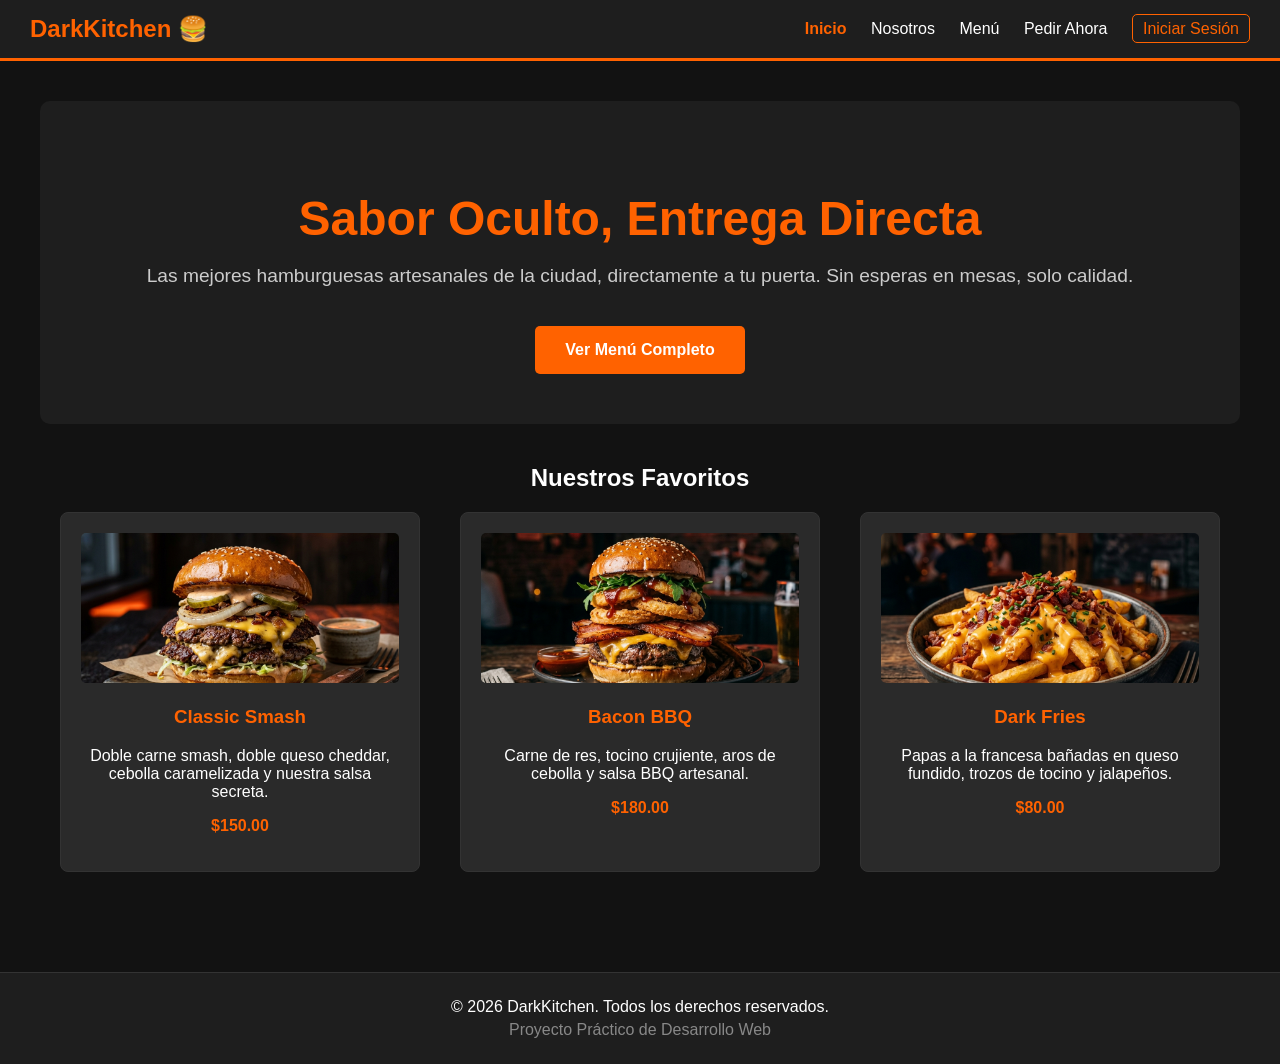
==== index.html @ c2a57ff2 "Commit inicial / Arquitectura base" ====
<!DOCTYPE html>
<html lang="es">

<head>
    <meta charset="UTF-8">
    <meta name="viewport" content="width=device-width, initial-scale=1.0">
    <title>DarkKitchen | Inicio</title>
</head>

<body
    style="font-family: 'Segoe UI', Tahoma, Geneva, Verdana, sans-serif; background-color: #121212; color: #ffffff; margin: 0; padding: 0;">


    <header
        style="background-color: #1e1e1e; padding: 15px 30px; border-bottom: 3px solid #ff6200; display: flex; justify-content: space-between; align-items: center;">
        <div style="font-size: 24px; font-weight: bold; color: #ff6200;">DarkKitchen 🍔</div>

        <nav>
            <ul style="list-style-type: none; margin: 0; padding: 0;">
                <li style="display: inline; margin-left: 20px;"><a href="index.html"
                        style="color: #ff6200; font-weight: bold; text-decoration: none; font-size: 16px;">Inicio</a>
                </li>
                <li style="display: inline; margin-left: 20px;"><a href="pages/nosotros.html"
                        style="color: #ffffff; text-decoration: none; font-size: 16px;">Nosotros</a></li>
                <li style="display: inline; margin-left: 20px;"><a href="pages/menu.html"
                        style="color: #ffffff; text-decoration: none; font-size: 16px;">Menú</a></li>
                <li style="display: inline; margin-left: 20px;"><a href="pages/contacto.html"
                        style="color: #ffffff; text-decoration: none; font-size: 16px;">Pedir Ahora</a></li>
                <li style="display: inline; margin-left: 20px;"><a href="pages/login.html"
                        style="color: #ff6200; border: 1px solid #ff6200; padding: 5px 10px; border-radius: 5px; text-decoration: none; font-size: 16px;">Iniciar
                        Sesión</a></li>
            </ul>
        </nav>
    </header>


    <main style="padding: 40px; text-align: center;">

        <section style="background-color: #1e1e1e; padding: 50px; border-radius: 10px; margin-bottom: 40px;">
            <h1 style="color: #ff6200; font-size: 3em; margin-bottom: 10px;">Sabor Oculto, Entrega Directa</h1>
            <p style="font-size: 1.2em; color: #cccccc;">Las mejores hamburguesas artesanales de la ciudad, directamente
                a tu puerta. Sin esperas en mesas, solo calidad.</p>
            <a href="pages/menu.html"
                style="display: inline-block; background-color: #ff6200; color: white; padding: 15px 30px; text-decoration: none; border-radius: 5px; font-weight: bold; margin-top: 20px;">Ver
                Menú Completo</a>
        </section>


        <section>
            <h2>Nuestros Favoritos</h2>
            <div style="display: flex; justify-content: space-around; flex-wrap: wrap;">

                <article
                    style="background-color: #2a2a2a; border: 1px solid #333; border-radius: 8px; padding: 20px; width: 30%; margin-bottom: 20px; box-sizing: border-box;">
                    <img src="img/burger1.jpg" alt="Hamburguesa Clásica con Queso"
                        style="width: 100%; border-radius: 5px; height: 150px; object-fit: cover; background-color: #444;">
                    <h3 style="color: #ff6200;">Classic Smash</h3>
                    <p>Doble carne smash, doble queso cheddar, cebolla caramelizada y nuestra salsa secreta.</p>
                    <p style="font-weight: bold; color: #ff6200;">$150.00</p>
                </article>


                <article
                    style="background-color: #2a2a2a; border: 1px solid #333; border-radius: 8px; padding: 20px; width: 30%; margin-bottom: 20px; box-sizing: border-box;">
                    <img src="img/burger2.jpg" alt="Hamburguesa BBQ Bacon"
                        style="width: 100%; border-radius: 5px; height: 150px; object-fit: cover; background-color: #444;">
                    <h3 style="color: #ff6200;">Bacon BBQ</h3>
                    <p>Carne de res, tocino crujiente, aros de cebolla y salsa BBQ artesanal.</p>
                    <p style="font-weight: bold; color: #ff6200;">$180.00</p>
                </article>


                <article
                    style="background-color: #2a2a2a; border: 1px solid #333; border-radius: 8px; padding: 20px; width: 30%; margin-bottom: 20px; box-sizing: border-box;">
                    <img src="img/fries.jpg" alt="Papas Fritas Especiales"
                        style="width: 100%; border-radius: 5px; height: 150px; object-fit: cover; background-color: #444;">
                    <h3 style="color: #ff6200;">Dark Fries</h3>
                    <p>Papas a la francesa bañadas en queso fundido, trozos de tocino y jalapeños.</p>
                    <p style="font-weight: bold; color: #ff6200;">$80.00</p>
                </article>
            </div>
        </section>
    </main>


    <footer
        style="background-color: #1e1e1e; text-align: center; padding: 20px; border-top: 1px solid #333; margin-top: 40px;">
        <p style="margin: 5px 0;">&copy; 2026 DarkKitchen. Todos los derechos reservados.</p>
        <p style="margin: 5px 0; color: #888;">Proyecto Práctico de Desarrollo Web</p>
    </footer>

</body>

</html>
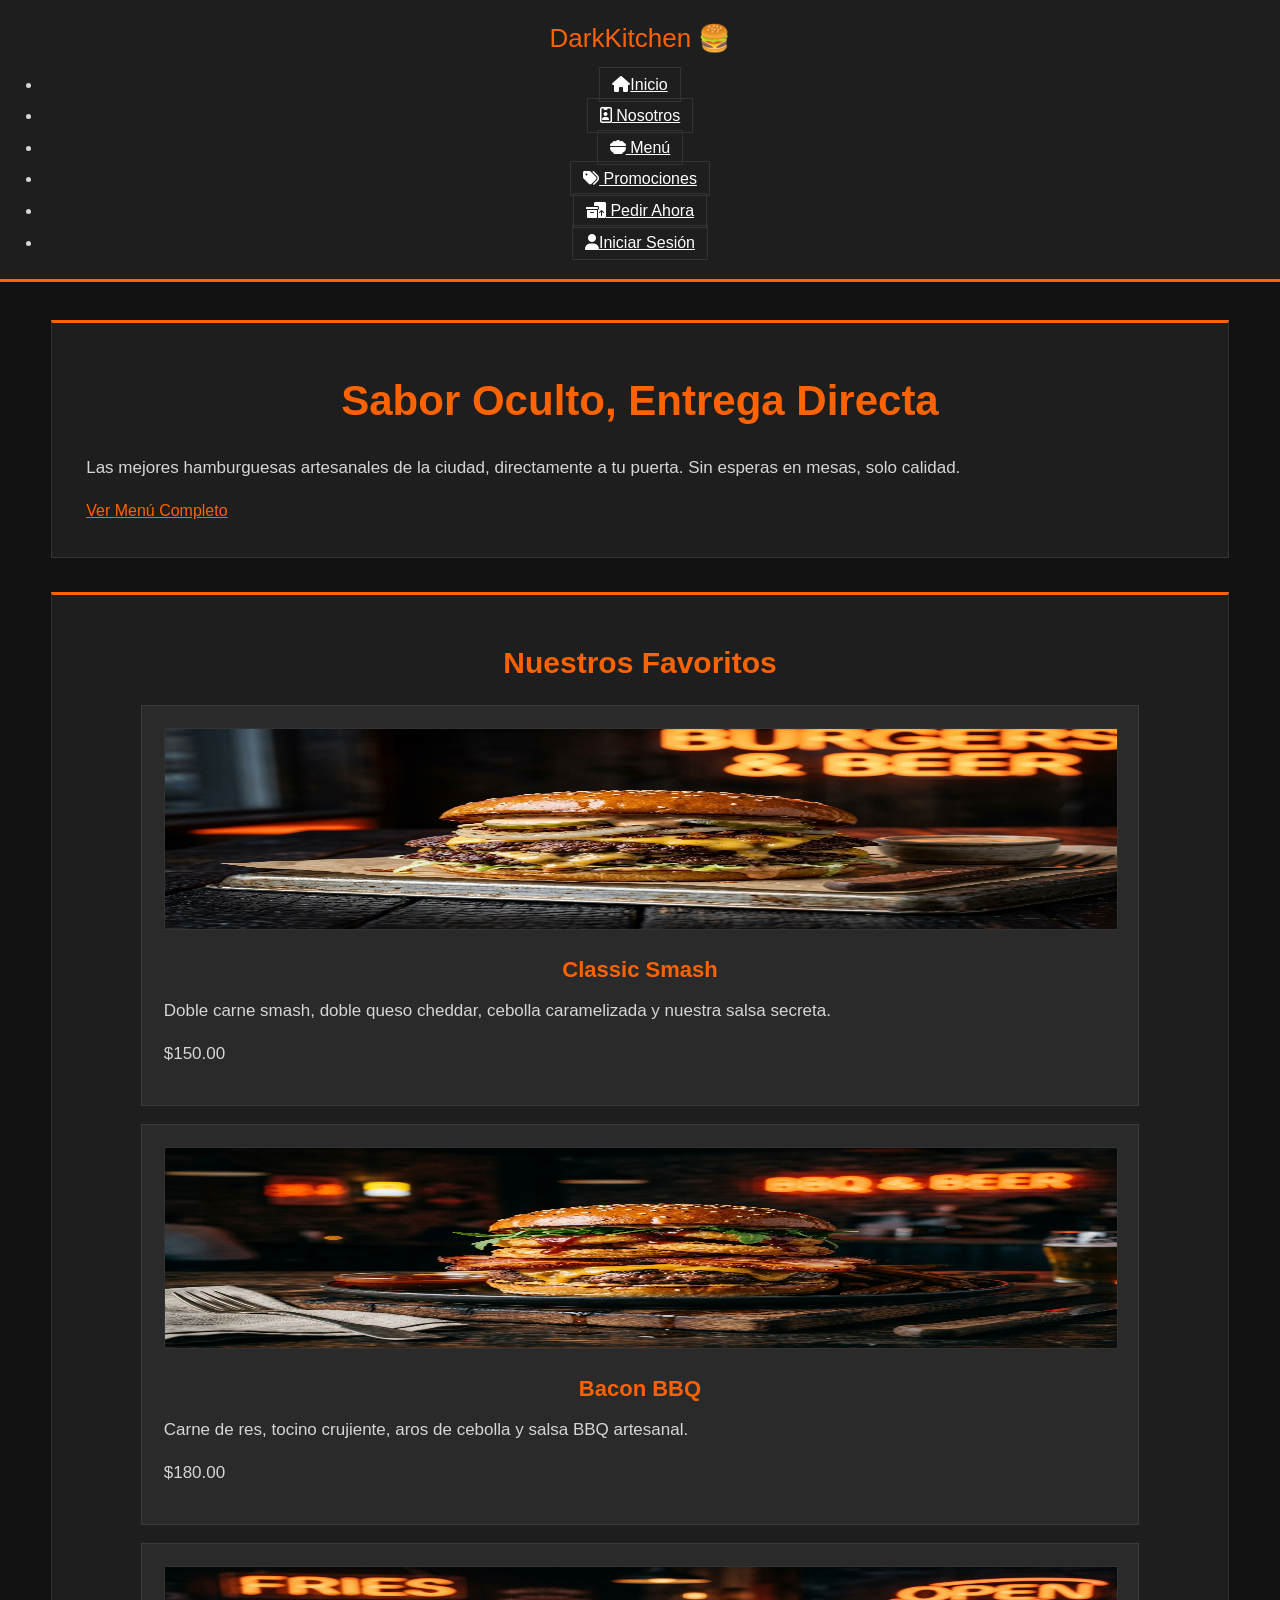
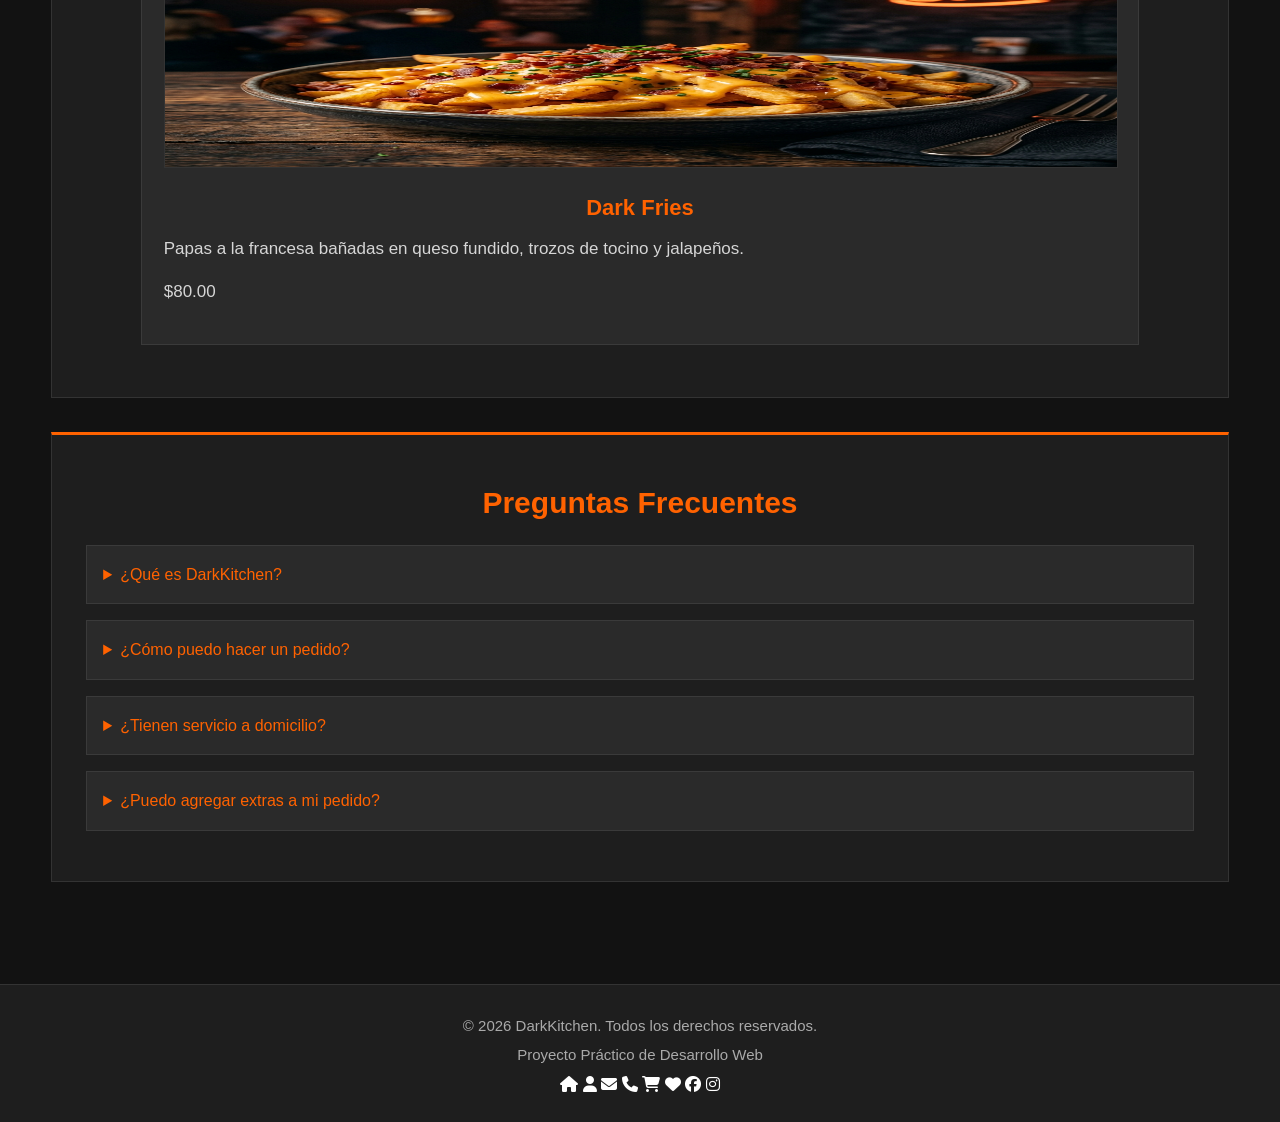
==== commit b1f32ee1: "Agregar estilos CSS externos" ====
--- a/index.html
+++ b/index.html
@@ -1,94 +1,240 @@
-<!DOCTYPE html>
+<!doctype html>
 <html lang="es">
-
-<head>
-    <meta charset="UTF-8">
-    <meta name="viewport" content="width=device-width, initial-scale=1.0">
+  <head>
+    <meta charset="UTF-8" />
+    <meta name="viewport" content="width=device-width, initial-scale=1.0" />
     <title>DarkKitchen | Inicio</title>
-</head>
-
-<body
-    style="font-family: 'Segoe UI', Tahoma, Geneva, Verdana, sans-serif; background-color: #121212; color: #ffffff; margin: 0; padding: 0;">
-
-
-    <header
-        style="background-color: #1e1e1e; padding: 15px 30px; border-bottom: 3px solid #ff6200; display: flex; justify-content: space-between; align-items: center;">
-        <div style="font-size: 24px; font-weight: bold; color: #ff6200;">DarkKitchen 🍔</div>
-
-        <nav>
-            <ul style="list-style-type: none; margin: 0; padding: 0;">
-                <li style="display: inline; margin-left: 20px;"><a href="index.html"
-                        style="color: #ff6200; font-weight: bold; text-decoration: none; font-size: 16px;">Inicio</a>
-                </li>
-                <li style="display: inline; margin-left: 20px;"><a href="pages/nosotros.html"
-                        style="color: #ffffff; text-decoration: none; font-size: 16px;">Nosotros</a></li>
-                <li style="display: inline; margin-left: 20px;"><a href="pages/menu.html"
-                        style="color: #ffffff; text-decoration: none; font-size: 16px;">Menú</a></li>
-                <li style="display: inline; margin-left: 20px;"><a href="pages/contacto.html"
-                        style="color: #ffffff; text-decoration: none; font-size: 16px;">Pedir Ahora</a></li>
-                <li style="display: inline; margin-left: 20px;"><a href="pages/login.html"
-                        style="color: #ff6200; border: 1px solid #ff6200; padding: 5px 10px; border-radius: 5px; text-decoration: none; font-size: 16px;">Iniciar
-                        Sesión</a></li>
-            </ul>
-        </nav>
+    <link rel="icon" href="img/icon.ico" />
+    <link
+      rel="stylesheet"
+      href="https://cdnjs.cloudflare.com/ajax/libs/font-awesome/6.5.0/css/all.min.css"
+    />
+    <link rel="stylesheet" href="css/general.css" />
+  </head>
+
+  <body>
+    <header>
+      <div
+        title="Logo de DarkKitchen"
+      >
+        DarkKitchen 🍔
+      </div>
+
+      <nav>
+        <ul>
+          <li>
+            <a
+              href="index.html"
+              title="Ir a la página de inicio"
+            >
+              <i class="fa-solid fa-house"></i
+              >Inicio</a
+            >
+          </li>
+          <li>
+            <a
+              href="pages/nosotros.html"
+              title="Conocer más sobre DarkKitchen"
+            >
+              <i class="fa-regular fa-id-badge"></i>
+              Nosotros</a
+            >
+          </li>
+          <li>
+            <a
+              href="pages/menu.html"
+              title="Ver el menú de hamburguesas"
+            >
+              <i class="fa-solid fa-bowl-food"></i>
+              Menú</a
+            >
+          </li>
+          <li>
+            <a
+              href="pages/promociones.html"
+              title="Ver promociones de DarkKitchen"
+            >
+              <i class="fa-solid fa-tags"></i>
+              Promociones</a
+            >
+          </li>
+          <li>
+            <a
+              href="pages/contacto.html"
+              title="Hacer un pedido"
+            >
+              <i
+                class="fa-solid fa-boxes-packing"
+              ></i>
+              Pedir Ahora</a
+            >
+          </li>
+          <li>
+            <a
+              href="pages/login.html"
+              title="Iniciar sesión en tu cuenta"
+            >
+              <i class="fa-solid fa-user"></i>Iniciar
+              Sesión</a
+            >
+          </li>
+        </ul>
+      </nav>
     </header>
 
-
-    <main style="padding: 40px; text-align: center;">
-
-        <section style="background-color: #1e1e1e; padding: 50px; border-radius: 10px; margin-bottom: 40px;">
-            <h1 style="color: #ff6200; font-size: 3em; margin-bottom: 10px;">Sabor Oculto, Entrega Directa</h1>
-            <p style="font-size: 1.2em; color: #cccccc;">Las mejores hamburguesas artesanales de la ciudad, directamente
-                a tu puerta. Sin esperas en mesas, solo calidad.</p>
-            <a href="pages/menu.html"
-                style="display: inline-block; background-color: #ff6200; color: white; padding: 15px 30px; text-decoration: none; border-radius: 5px; font-weight: bold; margin-top: 20px;">Ver
-                Menú Completo</a>
-        </section>
-
-
-        <section>
-            <h2>Nuestros Favoritos</h2>
-            <div style="display: flex; justify-content: space-around; flex-wrap: wrap;">
-
-                <article
-                    style="background-color: #2a2a2a; border: 1px solid #333; border-radius: 8px; padding: 20px; width: 30%; margin-bottom: 20px; box-sizing: border-box;">
-                    <img src="img/burger1.jpg" alt="Hamburguesa Clásica con Queso"
-                        style="width: 100%; border-radius: 5px; height: 150px; object-fit: cover; background-color: #444;">
-                    <h3 style="color: #ff6200;">Classic Smash</h3>
-                    <p>Doble carne smash, doble queso cheddar, cebolla caramelizada y nuestra salsa secreta.</p>
-                    <p style="font-weight: bold; color: #ff6200;">$150.00</p>
-                </article>
-
-
-                <article
-                    style="background-color: #2a2a2a; border: 1px solid #333; border-radius: 8px; padding: 20px; width: 30%; margin-bottom: 20px; box-sizing: border-box;">
-                    <img src="img/burger2.jpg" alt="Hamburguesa BBQ Bacon"
-                        style="width: 100%; border-radius: 5px; height: 150px; object-fit: cover; background-color: #444;">
-                    <h3 style="color: #ff6200;">Bacon BBQ</h3>
-                    <p>Carne de res, tocino crujiente, aros de cebolla y salsa BBQ artesanal.</p>
-                    <p style="font-weight: bold; color: #ff6200;">$180.00</p>
-                </article>
-
-
-                <article
-                    style="background-color: #2a2a2a; border: 1px solid #333; border-radius: 8px; padding: 20px; width: 30%; margin-bottom: 20px; box-sizing: border-box;">
-                    <img src="img/fries.jpg" alt="Papas Fritas Especiales"
-                        style="width: 100%; border-radius: 5px; height: 150px; object-fit: cover; background-color: #444;">
-                    <h3 style="color: #ff6200;">Dark Fries</h3>
-                    <p>Papas a la francesa bañadas en queso fundido, trozos de tocino y jalapeños.</p>
-                    <p style="font-weight: bold; color: #ff6200;">$80.00</p>
-                </article>
-            </div>
-        </section>
+    <main>
+      <section
+        title="Presentación principal de DarkKitchen"
+      >
+        <h1>
+          Sabor Oculto, Entrega Directa
+        </h1>
+        <p>
+          Las mejores hamburguesas artesanales de la ciudad, directamente a tu
+          puerta. Sin esperas en mesas, solo calidad.
+        </p>
+        <a
+          href="pages/menu.html"
+          title="Ir al menú completo de DarkKitchen"
+          >Ver Menú Completo</a
+        >
+      </section>
+
+      <section>
+        <h2>Nuestros Favoritos</h2>
+        <div>
+          <article
+            title="Producto destacado: Classic Smash"
+          >
+            <img
+              src="img/burger1.jpg"
+              alt="Hamburguesa Clásica con Queso"
+              title="Classic Smash"
+            />
+            <h3>Classic Smash</h3>
+            <p>
+              Doble carne smash, doble queso cheddar, cebolla caramelizada y
+              nuestra salsa secreta.
+            </p>
+            <p>$150.00</p>
+          </article>
+
+          <article
+            title="Producto destacado: Bacon BBQ"
+          >
+            <img
+              src="img/burger2.jpg"
+              alt="Hamburguesa BBQ Bacon"
+              title="Bacon BBQ"
+            />
+            <h3>Bacon BBQ</h3>
+            <p>
+              Carne de res, tocino crujiente, aros de cebolla y salsa BBQ
+              artesanal.
+            </p>
+            <p>$180.00</p>
+          </article>
+
+          <article
+            title="Producto destacado: Dark Fries"
+          >
+            <img
+              src="img/fries.jpg"
+              alt="Papas Fritas Especiales"
+              title="Dark Fries"
+            />
+            <h3>Dark Fries</h3>
+            <p>
+              Papas a la francesa bañadas en queso fundido, trozos de tocino y
+              jalapeños.
+            </p>
+            <p>$80.00</p>
+          </article>
+        </div>
+      </section>
+
+      <section
+        title="Preguntas frecuentes sobre DarkKitchen"
+      >
+        <h2>
+          Preguntas Frecuentes
+        </h2>
+
+        <details
+          title="Abrir respuesta sobre qué es DarkKitchen"
+        >
+          <summary>
+            ¿Qué es DarkKitchen?
+          </summary>
+          <p>
+            DarkKitchen es un proyecto de comida a domicilio enfocado en
+            hamburguesas artesanales, pensado para pedir de forma rápida desde
+            la web.
+          </p>
+        </details>
+
+        <details
+          title="Abrir respuesta sobre cómo hacer un pedido"
+        >
+          <summary>
+            ¿Cómo puedo hacer un pedido?
+          </summary>
+          <p>
+            Puedes revisar el menú, elegir tu hamburguesa favorita y completar
+            tus datos en la sección “Pedir Ahora”.
+          </p>
+        </details>
+
+        <details
+          title="Abrir respuesta sobre el servicio a domicilio"
+        >
+          <summary>
+            ¿Tienen servicio a domicilio?
+          </summary>
+          <p>
+            Sí. El formulario permite seleccionar entrega a domicilio o pasar a
+            recoger el pedido.
+          </p>
+        </details>
+
+        <details
+          title="Abrir respuesta sobre extras del pedido"
+        >
+          <summary>
+            ¿Puedo agregar extras a mi pedido?
+          </summary>
+          <p>
+            Sí. En el formulario puedes agregar extras como queso, tocino o una
+            porción de papas.
+          </p>
+        </details>
+      </section>
     </main>
 
-
-    <footer
-        style="background-color: #1e1e1e; text-align: center; padding: 20px; border-top: 1px solid #333; margin-top: 40px;">
-        <p style="margin: 5px 0;">&copy; 2026 DarkKitchen. Todos los derechos reservados.</p>
-        <p style="margin: 5px 0; color: #888;">Proyecto Práctico de Desarrollo Web</p>
+    <footer>
+      <p>
+        &copy; 2026 DarkKitchen. Todos los derechos reservados.
+      </p>
+      <p>
+        Proyecto Práctico de Desarrollo Web
+      </p>
+
+      <i class="fa-solid fa-house" title="Inicio"></i>
+      <!-- Casa -->
+      <i class="fa-solid fa-user" title="Usuario"></i>
+      <!-- Usuario -->
+      <i class="fa-solid fa-envelope" title="Correo"></i>
+      <!-- Correo -->
+      <i class="fa-solid fa-phone" title="Teléfono"></i>
+      <!-- Teléfono -->
+      <i class="fa-solid fa-cart-shopping" title="Carrito"></i>
+      <!-- Carrito -->
+      <i class="fa-solid fa-heart" title="Favoritos"></i>
+      <!-- Corazón -->
+      <i class="fa-brands fa-facebook" title="Facebook"></i>
+      <!-- Facebook -->
+      <i class="fa-brands fa-instagram" title="Instagram"></i>
+      <!-- Instagram -->
     </footer>
-
-</body>
-
-</html>+  </body>
+</html>
--- a/css/general.css
+++ b/css/general.css
@@ -0,0 +1,361 @@
+/* ============================================================
+   BLOQUE 1: CONFIGURACION GENERAL
+   Selector universal, body, fuente, fondo, color e interlineado.
+   ============================================================ */
+* {
+  margin: 0;
+  padding: 0;
+}
+
+body {
+  background-color: #121212;
+  color: #ffffff;
+  font-family: "Segoe UI", Tahoma, Geneva, Verdana, sans-serif;
+  font-size: 16px;
+  line-height: 1.6;
+}
+
+/* ============================================================
+   BLOQUE 2: TITULOS, PARRAFOS Y ENLACES
+   Estilos para h1, h2, h3, p, a y a:hover.
+   ============================================================ */
+h1 {
+  margin: 10px 0 20px;
+  color: #ff6200;
+  font-size: 42px;
+  text-align: center;
+}
+
+h2 {
+  margin: 10px 0 18px;
+  color: #ff6200;
+  font-size: 30px;
+  text-align: center;
+}
+
+h3 {
+  margin: 14px 0 10px;
+  color: #ff6200;
+  font-size: 22px;
+  text-align: center;
+}
+
+p {
+  margin: 0 0 16px;
+  color: #d6d6d6;
+  font-size: 17px;
+  line-height: 1.6;
+}
+
+a {
+  color: #ff6200;
+  font-size: 16px;
+}
+
+a:hover {
+  color: #ffffff;
+  background-color: #ff6200;
+}
+
+/* ============================================================
+   BLOQUE 3: ELEMENTOS SEMANTICOS PRINCIPALES
+   Estilos para header, nav, main, section, article, aside y footer.
+   ============================================================ */
+header {
+  background-color: #1e1e1e;
+  padding: 18px 30px;
+  border-bottom: 3px solid #ff6200;
+  text-align: center;
+}
+
+header div {
+  margin-bottom: 12px;
+  color: #ff6200;
+  font-size: 26px;
+}
+
+nav {
+  background-color: #1e1e1e;
+  text-align: center;
+}
+
+main {
+  width: 92%;
+  margin: 0 auto;
+  padding: 38px 0;
+}
+
+section {
+  margin: 0 auto 34px;
+  padding: 34px;
+  background-color: #1e1e1e;
+  border: 1px solid #333333;
+  border-top: 3px solid #ff6200;
+}
+
+section article {
+  margin: 18px auto;
+  padding: 22px;
+  background-color: #2a2a2a;
+  border: 1px solid #3a3a3a;
+}
+
+article {
+  width: 86%;
+}
+
+aside {
+  margin: 24px 0;
+  padding: 20px;
+  background-color: #242424;
+  border-left: 4px solid #ff6200;
+}
+
+footer {
+  margin-top: 30px;
+  padding: 24px;
+  background-color: #1e1e1e;
+  border-top: 1px solid #333333;
+  text-align: center;
+}
+
+/* ============================================================
+   BLOQUE 4: MENU DE NAVEGACION
+   Estilos para nav, nav a y nav a:hover.
+   ============================================================ */
+nav ul {
+  margin: 0;
+  padding: 0;
+  text-align: center;
+}
+
+nav li {
+  margin: 6px 12px;
+}
+
+nav a {
+  padding: 8px 12px;
+  border: 1px solid #333333;
+  color: #ffffff;
+  font-size: 16px;
+}
+
+nav a:hover {
+  color: #121212;
+  background-color: #ff6200;
+  border: 1px solid #ff6200;
+}
+
+/* ============================================================
+   BLOQUE 5: CONTENIDO Y SECCIONES
+   Estilos para main, section, article y aside.
+   ============================================================ */
+section div {
+  margin: 10px 0;
+}
+
+article div {
+  padding: 10px 0;
+}
+
+details {
+  margin-bottom: 16px;
+  padding: 16px;
+  background-color: #2a2a2a;
+  border: 1px solid #3a3a3a;
+}
+
+summary {
+  color: #ff6200;
+}
+
+progress {
+  width: 100%;
+  height: 20px;
+}
+
+/* ============================================================
+   BLOQUE 6: IMAGENES Y MULTIMEDIA
+   Estilos para img, figure, figcaption, video, audio e iframe.
+   ============================================================ */
+img {
+  width: 100%;
+  height: 200px;
+  border: 1px solid #333333;
+  background-color: #333333;
+}
+
+figure {
+  margin: 20px auto;
+  padding: 14px;
+  background-color: #242424;
+  border: 1px solid #333333;
+  text-align: center;
+}
+
+figure img {
+  width: 100%;
+  height: 260px;
+}
+
+figcaption {
+  padding-top: 8px;
+  color: #cccccc;
+  font-size: 14px;
+  text-align: center;
+}
+
+video,
+audio,
+iframe {
+  width: 100%;
+  height: 320px;
+  margin: 12px 0;
+  border: 1px solid #333333;
+  background-color: #1e1e1e;
+}
+
+audio {
+  height: 45px;
+}
+
+/* ============================================================
+   BLOQUE 7: LISTAS
+   Estilos para ul, ol y li.
+   ============================================================ */
+ul,
+ol {
+  margin: 0 0 18px 24px;
+  padding: 0;
+  color: #d6d6d6;
+}
+
+li {
+  margin-bottom: 8px;
+}
+
+/* ============================================================
+   BLOQUE 8: FORMULARIOS
+   Estilos para form, label, input, textarea, select y button.
+   ============================================================ */
+form {
+  width: 90%;
+  margin: 0 auto;
+  padding: 24px;
+  background-color: #242424;
+  border: 1px solid #333333;
+}
+
+fieldset {
+  margin-bottom: 24px;
+  padding: 18px;
+  border: 1px solid #444444;
+}
+
+legend {
+  padding: 0 10px;
+  color: #ff6200;
+}
+
+label {
+  margin: 10px 0 6px;
+  color: #e0e0e0;
+}
+
+input,
+textarea,
+select {
+  width: 94%;
+  margin-bottom: 14px;
+  padding: 12px;
+  border: 1px solid #444444;
+  background-color: #2a2a2a;
+  color: #ffffff;
+  font-family: "Segoe UI", Tahoma, Geneva, Verdana, sans-serif;
+  font-size: 16px;
+}
+
+label input {
+  width: auto;
+  height: 16px;
+  margin-right: 8px;
+}
+
+textarea {
+  height: 110px;
+}
+
+button {
+  width: 100%;
+  padding: 14px;
+  border: 1px solid #ff6200;
+  background-color: #ff6200;
+  color: #ffffff;
+  font-size: 17px;
+}
+
+button:hover {
+  background-color: #ffffff;
+  color: #ff6200;
+}
+
+/* ============================================================
+   BLOQUE 9: TABLAS
+   Estilos para table, thead, tbody, tr, th y td.
+   ============================================================ */
+table {
+  width: 100%;
+  margin: 20px 0;
+  background-color: #1e1e1e;
+  color: #f5f5f5;
+  border: 1px solid #444444;
+}
+
+thead {
+  background-color: #ff6200;
+  color: #121212;
+}
+
+tbody {
+  background-color: #242424;
+}
+
+tr {
+  border-bottom: 1px solid #444444;
+}
+
+th,
+td {
+  padding: 12px;
+  border: 1px solid #444444;
+  text-align: center;
+}
+
+th {
+  font-size: 16px;
+}
+
+td {
+  font-size: 15px;
+}
+
+td img {
+  width: 100px;
+  height: 80px;
+}
+
+/* ============================================================
+   BLOQUE 10: PIE DE PAGINA
+   Estilos para footer, footer p y footer address.
+   ============================================================ */
+footer p {
+  margin: 5px 0;
+  color: #aaaaaa;
+  font-size: 15px;
+  text-align: center;
+}
+
+footer address {
+  color: #cccccc;
+  text-align: center;
+}
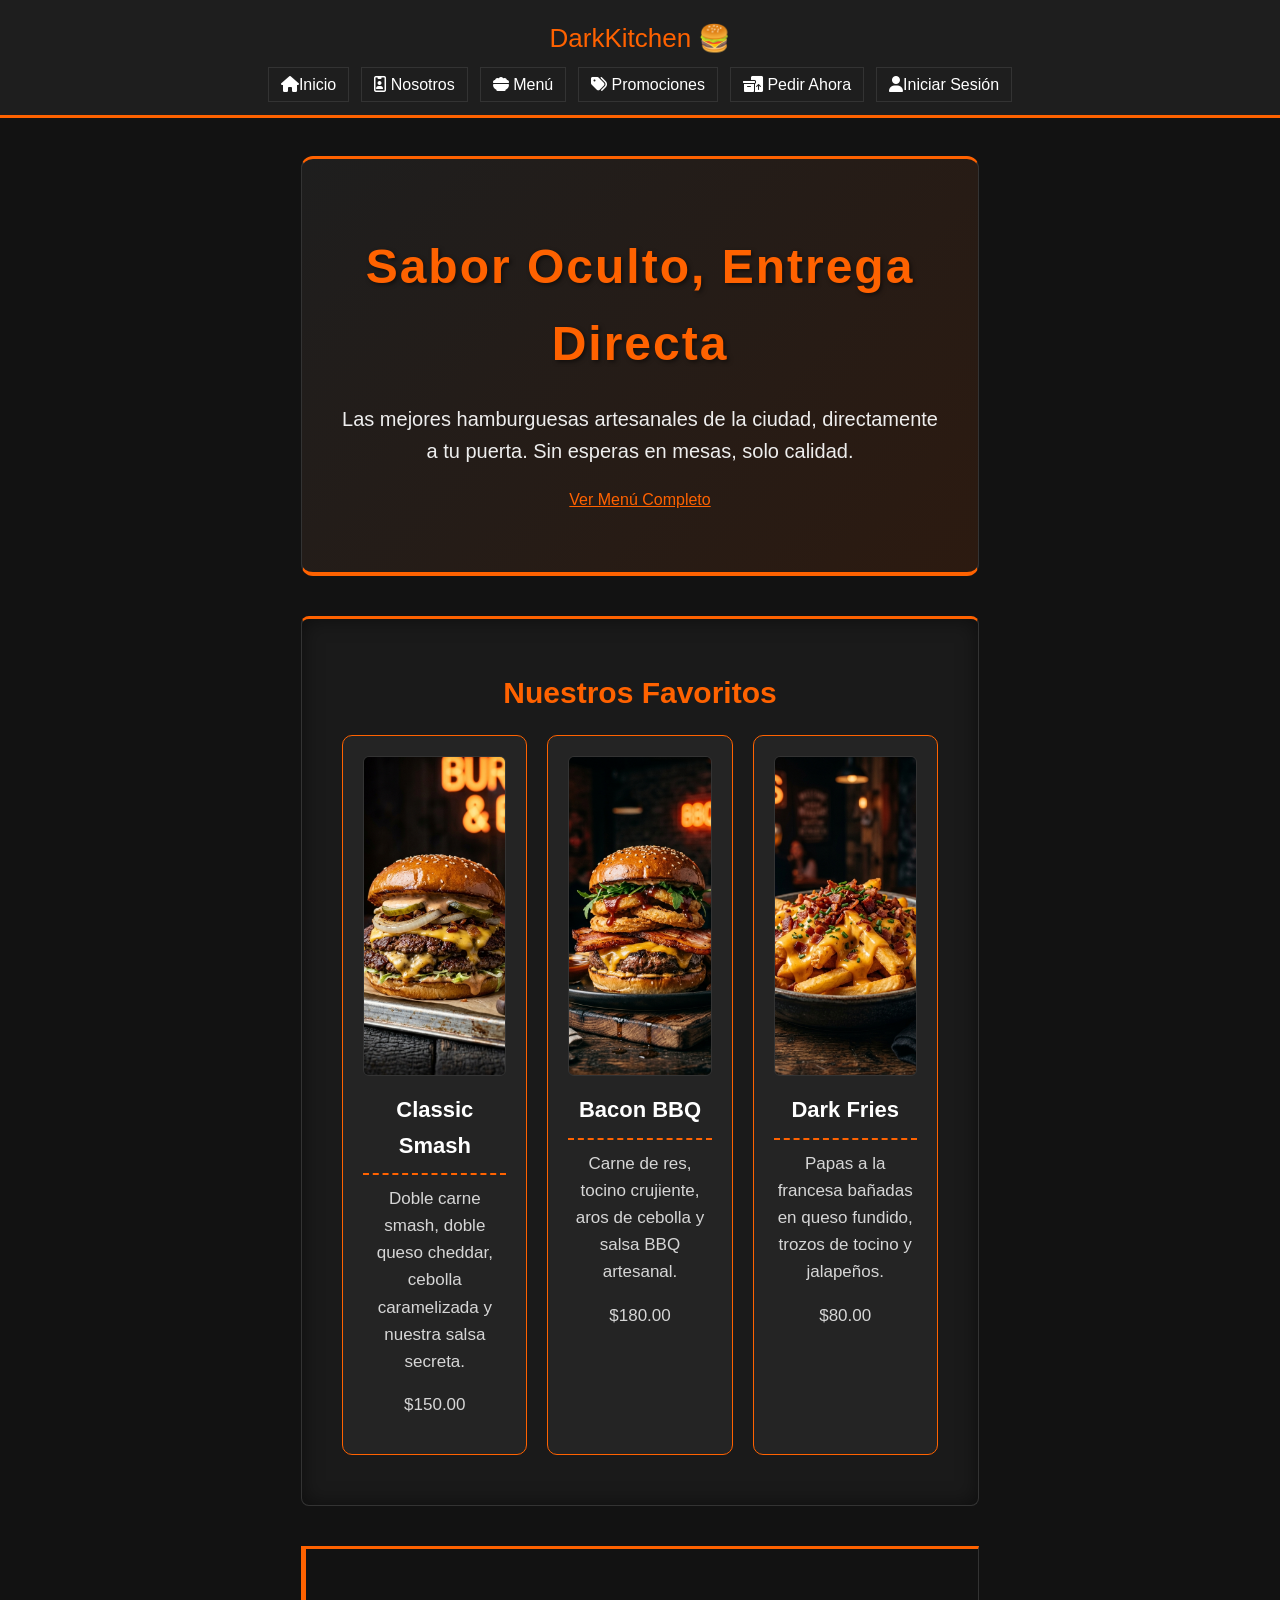
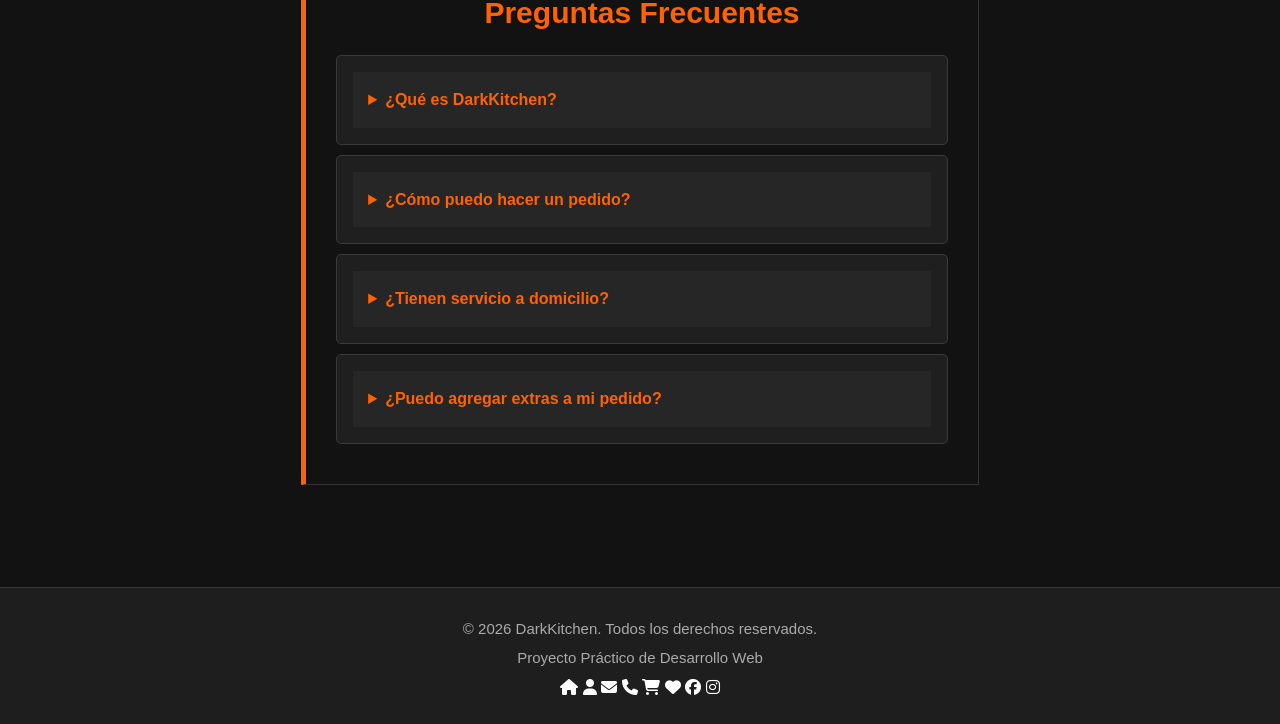
==== commit ac8eaf08: "10/06/2026 - Archivos CSS especificos por pagina y clases/IDs en HTML" ====
--- a/index.html
+++ b/index.html
@@ -10,41 +10,28 @@
       href="https://cdnjs.cloudflare.com/ajax/libs/font-awesome/6.5.0/css/all.min.css"
     />
     <link rel="stylesheet" href="css/general.css" />
+    <link rel="stylesheet" href="css/index.css" />
   </head>
 
   <body>
     <header>
-      <div
-        title="Logo de DarkKitchen"
-      >
-        DarkKitchen 🍔
-      </div>
+      <div title="Logo de DarkKitchen">DarkKitchen 🍔</div>
 
       <nav>
         <ul>
           <li>
-            <a
-              href="index.html"
-              title="Ir a la página de inicio"
-            >
-              <i class="fa-solid fa-house"></i
-              >Inicio</a
+            <a href="index.html" title="Ir a la página de inicio">
+              <i class="fa-solid fa-house"></i>Inicio</a
             >
           </li>
           <li>
-            <a
-              href="pages/nosotros.html"
-              title="Conocer más sobre DarkKitchen"
-            >
+            <a href="pages/nosotros.html" title="Conocer más sobre DarkKitchen">
               <i class="fa-regular fa-id-badge"></i>
               Nosotros</a
             >
           </li>
           <li>
-            <a
-              href="pages/menu.html"
-              title="Ver el menú de hamburguesas"
-            >
+            <a href="pages/menu.html" title="Ver el menú de hamburguesas">
               <i class="fa-solid fa-bowl-food"></i>
               Menú</a
             >
@@ -59,23 +46,14 @@
             >
           </li>
           <li>
-            <a
-              href="pages/contacto.html"
-              title="Hacer un pedido"
-            >
-              <i
-                class="fa-solid fa-boxes-packing"
-              ></i>
+            <a href="pages/contacto.html" title="Hacer un pedido">
+              <i class="fa-solid fa-boxes-packing"></i>
               Pedir Ahora</a
             >
           </li>
           <li>
-            <a
-              href="pages/login.html"
-              title="Iniciar sesión en tu cuenta"
-            >
-              <i class="fa-solid fa-user"></i>Iniciar
-              Sesión</a
+            <a href="pages/login.html" title="Iniciar sesión en tu cuenta">
+              <i class="fa-solid fa-user"></i>Iniciar Sesión</a
             >
           </li>
         </ul>
@@ -83,29 +61,21 @@
     </header>
 
     <main>
-      <section
-        title="Presentación principal de DarkKitchen"
-      >
-        <h1>
-          Sabor Oculto, Entrega Directa
-        </h1>
+      <section id="presentacion" title="Presentación principal de DarkKitchen">
+        <h1>Sabor Oculto, Entrega Directa</h1>
         <p>
           Las mejores hamburguesas artesanales de la ciudad, directamente a tu
           puerta. Sin esperas en mesas, solo calidad.
         </p>
-        <a
-          href="pages/menu.html"
-          title="Ir al menú completo de DarkKitchen"
+        <a href="pages/menu.html" title="Ir al menú completo de DarkKitchen"
           >Ver Menú Completo</a
         >
       </section>
 
-      <section>
+      <section id="favoritos">
         <h2>Nuestros Favoritos</h2>
         <div>
-          <article
-            title="Producto destacado: Classic Smash"
-          >
+          <article class="tarjeta" title="Producto destacado: Classic Smash">
             <img
               src="img/burger1.jpg"
               alt="Hamburguesa Clásica con Queso"
@@ -119,9 +89,7 @@
             <p>$150.00</p>
           </article>
 
-          <article
-            title="Producto destacado: Bacon BBQ"
-          >
+          <article class="tarjeta" title="Producto destacado: Bacon BBQ">
             <img
               src="img/burger2.jpg"
               alt="Hamburguesa BBQ Bacon"
@@ -135,9 +103,7 @@
             <p>$180.00</p>
           </article>
 
-          <article
-            title="Producto destacado: Dark Fries"
-          >
+          <article class="tarjeta" title="Producto destacado: Dark Fries">
             <img
               src="img/fries.jpg"
               alt="Papas Fritas Especiales"
@@ -153,19 +119,11 @@
         </div>
       </section>
 
-      <section
-        title="Preguntas frecuentes sobre DarkKitchen"
-      >
-        <h2>
-          Preguntas Frecuentes
-        </h2>
+      <section id="faq" title="Preguntas frecuentes sobre DarkKitchen">
+        <h2>Preguntas Frecuentes</h2>
 
-        <details
-          title="Abrir respuesta sobre qué es DarkKitchen"
-        >
-          <summary>
-            ¿Qué es DarkKitchen?
-          </summary>
+        <details title="Abrir respuesta sobre qué es DarkKitchen">
+          <summary>¿Qué es DarkKitchen?</summary>
           <p>
             DarkKitchen es un proyecto de comida a domicilio enfocado en
             hamburguesas artesanales, pensado para pedir de forma rápida desde
@@ -173,36 +131,24 @@
           </p>
         </details>
 
-        <details
-          title="Abrir respuesta sobre cómo hacer un pedido"
-        >
-          <summary>
-            ¿Cómo puedo hacer un pedido?
-          </summary>
+        <details title="Abrir respuesta sobre cómo hacer un pedido">
+          <summary>¿Cómo puedo hacer un pedido?</summary>
           <p>
             Puedes revisar el menú, elegir tu hamburguesa favorita y completar
             tus datos en la sección “Pedir Ahora”.
           </p>
         </details>
 
-        <details
-          title="Abrir respuesta sobre el servicio a domicilio"
-        >
-          <summary>
-            ¿Tienen servicio a domicilio?
-          </summary>
+        <details title="Abrir respuesta sobre el servicio a domicilio">
+          <summary>¿Tienen servicio a domicilio?</summary>
           <p>
             Sí. El formulario permite seleccionar entrega a domicilio o pasar a
             recoger el pedido.
           </p>
         </details>
 
-        <details
-          title="Abrir respuesta sobre extras del pedido"
-        >
-          <summary>
-            ¿Puedo agregar extras a mi pedido?
-          </summary>
+        <details title="Abrir respuesta sobre extras del pedido">
+          <summary>¿Puedo agregar extras a mi pedido?</summary>
           <p>
             Sí. En el formulario puedes agregar extras como queso, tocino o una
             porción de papas.
@@ -212,12 +158,8 @@
     </main>
 
     <footer>
-      <p>
-        &copy; 2026 DarkKitchen. Todos los derechos reservados.
-      </p>
-      <p>
-        Proyecto Práctico de Desarrollo Web
-      </p>
+      <p>&copy; 2026 DarkKitchen. Todos los derechos reservados.</p>
+      <p>Proyecto Práctico de Desarrollo Web</p>
 
       <i class="fa-solid fa-house" title="Inicio"></i>
       <!-- Casa -->
--- a/css/general.css
+++ b/css/general.css
@@ -1,10 +1,11 @@
 /* ============================================================
-   BLOQUE 1: CONFIGURACION GENERAL
+   BLOQUE 1: CONFIGURACIÓN GENERAL
    Selector universal, body, fuente, fondo, color e interlineado.
    ============================================================ */
 * {
   margin: 0;
   padding: 0;
+  box-sizing: border-box;
 }
 
 body {
@@ -16,8 +17,9 @@
 }
 
 /* ============================================================
-   BLOQUE 2: TITULOS, PARRAFOS Y ENLACES
+   BLOQUE 2: TÍTULOS, PÁRRAFOS Y ENLACES
    Estilos para h1, h2, h3, p, a y a:hover.
+   Me gustan los hombres
    ============================================================ */
 h1 {
   margin: 10px 0 20px;
@@ -58,7 +60,7 @@
 }
 
 /* ============================================================
-   BLOQUE 3: ELEMENTOS SEMANTICOS PRINCIPALES
+   BLOQUE 3: ELEMENTOS SEMÁNTICOS PRINCIPALES
    Estilos para header, nav, main, section, article, aside y footer.
    ============================================================ */
 header {
@@ -86,7 +88,7 @@
 }
 
 section {
-  margin: 0 auto 34px;
+  margin: 0 250px 34px;
   padding: 34px;
   background-color: #1e1e1e;
   border: 1px solid #333333;
@@ -94,14 +96,23 @@
 }
 
 section article {
-  margin: 18px auto;
+  margin: 0;
   padding: 22px;
   background-color: #2a2a2a;
   border: 1px solid #3a3a3a;
+  border-radius: 8px;
+  transition:
+    transform 0.3s,
+    box-shadow 0.3s;
+}
+
+section article:hover {
+  transform: translateY(-4px);
+  box-shadow: 0 8px 16px rgba(255, 98, 0, 0.2);
 }
 
 article {
-  width: 86%;
+  width: 100%;
 }
 
 aside {
@@ -120,17 +131,22 @@
 }
 
 /* ============================================================
-   BLOQUE 4: MENU DE NAVEGACION
+   BLOQUE 4: MENÚ DE NAVEGACIÓN
    Estilos para nav, nav a y nav a:hover.
    ============================================================ */
 nav ul {
   margin: 0;
   padding: 0;
   text-align: center;
+  list-style: none;
+  gap: 12px;
+  justify-content: center;
+  display: flex;
 }
 
 nav li {
   margin: 6px 12px;
+  margin: 0;
 }
 
 nav a {
@@ -138,6 +154,7 @@
   border: 1px solid #333333;
   color: #ffffff;
   font-size: 16px;
+  text-decoration: none;
 }
 
 nav a:hover {
@@ -175,14 +192,24 @@
 }
 
 /* ============================================================
-   BLOQUE 6: IMAGENES Y MULTIMEDIA
+   BLOQUE 6: IMÁGENES Y MULTIMEDIA
    Estilos para img, figure, figcaption, video, audio e iframe.
    ============================================================ */
 img {
-  width: 100%;
-  height: 200px;
+  max-width: 100%;
+  height: auto;
   border: 1px solid #333333;
   background-color: #333333;
+}
+
+section article img {
+  width: 100%;
+  max-width: 100%;
+  height: 320px; /* altura uniforme en escritorio */
+  object-fit: cover;
+  margin: 0 auto 16px;
+  display: block;
+  border-radius: 6px;
 }
 
 figure {
@@ -285,6 +312,28 @@
   height: 110px;
 }
 
+input:focus,
+textarea:focus,
+select:focus {
+  outline: none;
+  background-color: #333333;
+  border: 2px solid #ff6200;
+  box-shadow: 0 0 8px rgba(255, 98, 0, 0.5);
+}
+
+input:required,
+textarea:required,
+select:required {
+  border: 1px solid #ff6200;
+}
+
+input:required::after,
+textarea:required::after,
+select:required::after {
+  content: " *";
+  color: #ff6200;
+}
+
 button {
   width: 100%;
   padding: 14px;
@@ -344,8 +393,16 @@
   height: 80px;
 }
 
-/* ============================================================
-   BLOQUE 10: PIE DE PAGINA
+tr:nth-child(even) {
+  background-color: #1e1e1e;
+}
+
+tr:nth-child(odd) {
+  background-color: #242424;
+}
+
+/* ============================================================
+   BLOQUE 10: PIE DE PÁGINA
    Estilos para footer, footer p y footer address.
    ============================================================ */
 footer p {
@@ -359,3 +416,50 @@
   color: #cccccc;
   text-align: center;
 }
+
+/* ============================================================
+   BLOQUE 11: CÓDIGO Y ELEMENTOS TÉCNICOS
+   Estilos para code, pre y kbd.
+   ============================================================ */
+code {
+  padding: 2px 6px;
+  background-color: #2a2a2a;
+  border: 1px solid #444444;
+  color: #00d4ff;
+  font-family: "Courier New", Courier, monospace;
+  font-size: 14px;
+  border-radius: 3px;
+}
+
+pre {
+  margin: 16px 0;
+  padding: 16px;
+  background-color: #1e1e1e;
+  border: 1px solid #444444;
+  border-left: 4px solid #ff6200;
+  color: #d4d4d4;
+  font-family: "Courier New", Courier, monospace;
+  font-size: 14px;
+  overflow-x: auto;
+  line-height: 1.4;
+}
+
+pre code {
+  padding: 0;
+  background-color: transparent;
+  border: none;
+  color: #d4d4d4;
+  border-radius: 0;
+}
+
+kbd {
+  padding: 4px 8px;
+  background-color: #333333;
+  border: 1px solid #555555;
+  border-bottom: 2px solid #222222;
+  color: #ffffff;
+  font-family: "Courier New", Courier, monospace;
+  font-size: 13px;
+  border-radius: 4px;
+  box-shadow: inset 0 1px 0 #666666;
+}
--- a/css/index.css
+++ b/css/index.css
@@ -0,0 +1,107 @@
+/* ============================================================
+   BLOQUE 1: PRESENTACIÓN PRINCIPAL
+   Estilos propios de la sección de presentación.
+   ============================================================ */
+#presentacion {
+  text-align: center;
+  background: linear-gradient(135deg, #1e1e1e 0%, #2c1a10 100%);
+  padding: 60px 20px;
+  border-radius: 12px;
+  border-bottom: 4px solid #ff6200;
+  margin-bottom: 40px;
+}
+
+#presentacion h1 {
+  font-size: 48px;
+  text-shadow: 2px 2px 4px rgba(0, 0, 0, 0.5);
+  letter-spacing: 2px;
+}
+
+#presentacion p {
+  font-size: 20px;
+  max-width: 600px;
+  margin: 0 auto 20px auto;
+  color: #eeeeee;
+}
+
+/* ============================================================
+   BLOQUE 2: FAVORITOS Y TARJETAS
+   Estilos de los elementos destacados y tarjetas.
+   ============================================================ */
+#favoritos {
+  background-color: #1a1a1a;
+  padding: 40px;
+  border-radius: 8px;
+  box-shadow: inset 0 0 20px rgba(0,0,0,0.5);
+}
+
+#favoritos div {
+  display: flex;
+  flex-direction: column;
+  gap: 20px;
+}
+
+@media (min-width: 768px) {
+  #favoritos div {
+    flex-direction: row;
+    justify-content: space-between;
+  }
+}
+
+.tarjeta {
+  text-align: center;
+  background-color: #242424;
+  border: 1px solid #ff6200;
+  border-radius: 10px;
+  padding: 20px;
+  transition: transform 0.3s ease, background-color 0.3s ease;
+}
+
+.tarjeta:hover {
+  transform: scale(1.05);
+  background-color: #2d2d2d;
+  box-shadow: 0 10px 20px rgba(255, 98, 0, 0.3);
+}
+
+.tarjeta h3 {
+  color: #ffffff;
+  border-bottom: 2px dashed #ff6200;
+  padding-bottom: 10px;
+}
+
+/* ============================================================
+   BLOQUE 3: PREGUNTAS FRECUENTES
+   Estilos específicos para la sección de FAQ.
+   ============================================================ */
+#faq {
+  padding: 30px;
+  background-color: #121212;
+  border-left: 5px solid #ff6200;
+  margin-top: 40px;
+}
+
+#faq details {
+  background-color: #1f1f1f;
+  margin-bottom: 10px;
+  border-radius: 5px;
+  overflow: hidden;
+}
+
+#faq summary {
+  padding: 15px;
+  font-weight: bold;
+  cursor: pointer;
+  background-color: #262626;
+  transition: background-color 0.2s;
+}
+
+#faq summary:hover {
+  background-color: #ff6200;
+  color: #121212;
+}
+
+#faq p {
+  padding: 15px;
+  margin: 0;
+  background-color: #1f1f1f;
+}
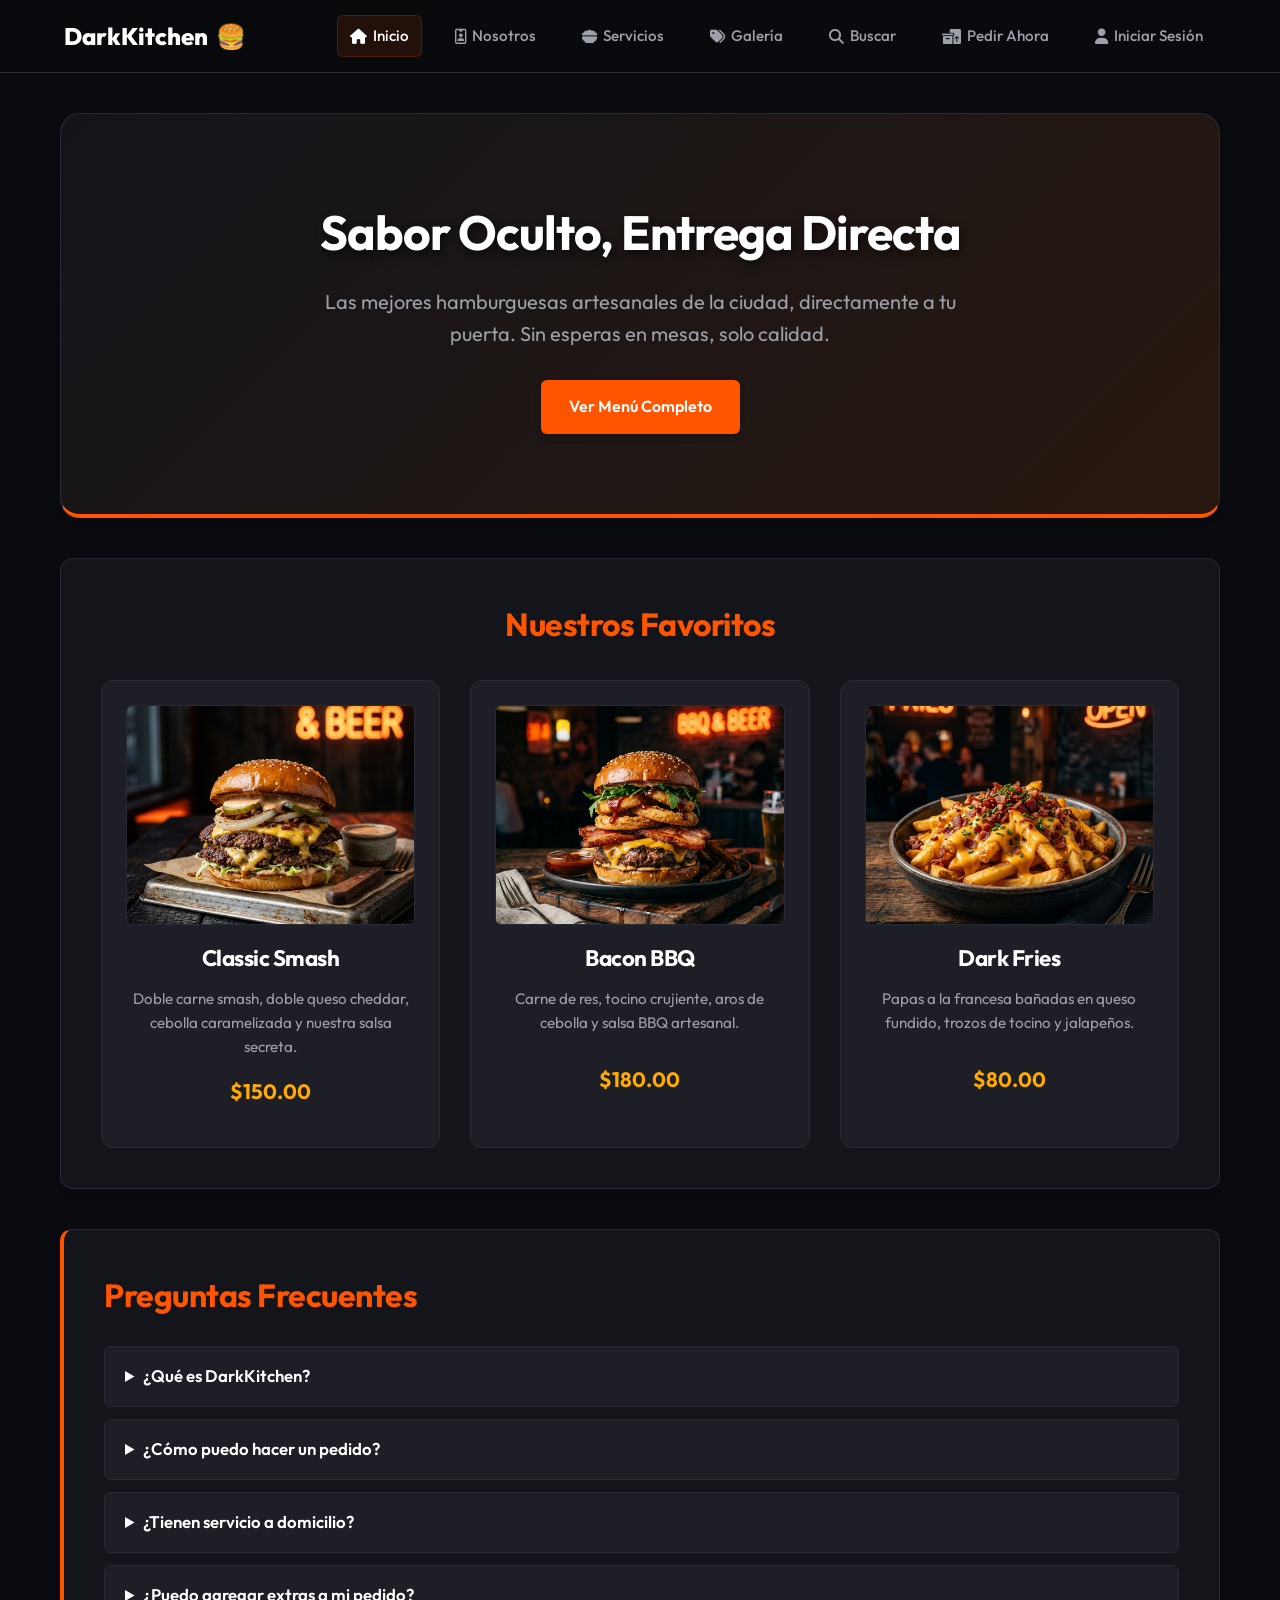
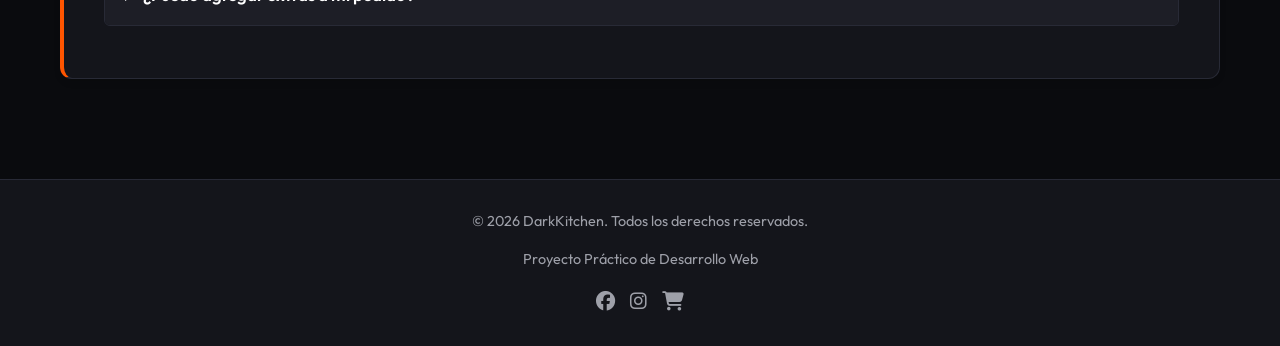
==== commit fcffb122: "mejora de maquetacion" ====
--- a/index.html
+++ b/index.html
@@ -15,40 +15,38 @@
 
   <body>
     <header>
-      <div title="Logo de DarkKitchen">DarkKitchen 🍔</div>
+      <a href="index.html" class="logo" title="Logo de DarkKitchen">DarkKitchen <span>🍔</span></a>
 
       <nav>
         <ul>
           <li>
-            <a href="index.html" title="Ir a la página de inicio">
+            <a href="index.html" class="active" title="Ir a la página de inicio">
               <i class="fa-solid fa-house"></i>Inicio</a
             >
           </li>
           <li>
             <a href="pages/nosotros.html" title="Conocer más sobre DarkKitchen">
-              <i class="fa-regular fa-id-badge"></i>
-              Nosotros</a
+              <i class="fa-regular fa-id-badge"></i>Nosotros</a
             >
           </li>
           <li>
-            <a href="pages/menu.html" title="Ver el menú de hamburguesas">
-              <i class="fa-solid fa-bowl-food"></i>
-              Menú</a
+            <a href="pages/servicios.html" title="Ver el menú de hamburguesas">
+              <i class="fa-solid fa-bowl-food"></i>Servicios</a
             >
           </li>
           <li>
-            <a
-              href="pages/promociones.html"
-              title="Ver promociones de DarkKitchen"
+            <a href="pages/galeria.html" title="Ver galería y promociones de DarkKitchen">
+              <i class="fa-solid fa-tags"></i>Galería</a
             >
-              <i class="fa-solid fa-tags"></i>
-              Promociones</a
+          </li>
+          <li>
+            <a href="pages/buscar.html" title="Buscar y filtrar hamburguesas">
+              <i class="fa-solid fa-magnifying-glass"></i>Buscar</a
             >
           </li>
           <li>
             <a href="pages/contacto.html" title="Hacer un pedido">
-              <i class="fa-solid fa-boxes-packing"></i>
-              Pedir Ahora</a
+              <i class="fa-solid fa-boxes-packing"></i>Pedir Ahora</a
             >
           </li>
           <li>
@@ -67,14 +65,14 @@
           Las mejores hamburguesas artesanales de la ciudad, directamente a tu
           puerta. Sin esperas en mesas, solo calidad.
         </p>
-        <a href="pages/menu.html" title="Ir al menú completo de DarkKitchen"
+        <a href="pages/servicios.html" class="btn-primary" style="display: inline-block; width: auto;" title="Ir al menú completo de DarkKitchen"
           >Ver Menú Completo</a
         >
       </section>
 
       <section id="favoritos">
         <h2>Nuestros Favoritos</h2>
-        <div>
+        <div class="tarjetas-container">
           <article class="tarjeta" title="Producto destacado: Classic Smash">
             <img
               src="img/burger1.jpg"
@@ -86,7 +84,7 @@
               Doble carne smash, doble queso cheddar, cebolla caramelizada y
               nuestra salsa secreta.
             </p>
-            <p>$150.00</p>
+            <p class="precio">$150.00</p>
           </article>
 
           <article class="tarjeta" title="Producto destacado: Bacon BBQ">
@@ -100,7 +98,7 @@
               Carne de res, tocino crujiente, aros de cebolla y salsa BBQ
               artesanal.
             </p>
-            <p>$180.00</p>
+            <p class="precio">$180.00</p>
           </article>
 
           <article class="tarjeta" title="Producto destacado: Dark Fries">
@@ -114,7 +112,7 @@
               Papas a la francesa bañadas en queso fundido, trozos de tocino y
               jalapeños.
             </p>
-            <p>$80.00</p>
+            <p class="precio">$80.00</p>
           </article>
         </div>
       </section>
@@ -160,23 +158,11 @@
     <footer>
       <p>&copy; 2026 DarkKitchen. Todos los derechos reservados.</p>
       <p>Proyecto Práctico de Desarrollo Web</p>
-
-      <i class="fa-solid fa-house" title="Inicio"></i>
-      <!-- Casa -->
-      <i class="fa-solid fa-user" title="Usuario"></i>
-      <!-- Usuario -->
-      <i class="fa-solid fa-envelope" title="Correo"></i>
-      <!-- Correo -->
-      <i class="fa-solid fa-phone" title="Teléfono"></i>
-      <!-- Teléfono -->
-      <i class="fa-solid fa-cart-shopping" title="Carrito"></i>
-      <!-- Carrito -->
-      <i class="fa-solid fa-heart" title="Favoritos"></i>
-      <!-- Corazón -->
-      <i class="fa-brands fa-facebook" title="Facebook"></i>
-      <!-- Facebook -->
-      <i class="fa-brands fa-instagram" title="Instagram"></i>
-      <!-- Instagram -->
+      <div class="social-icons">
+        <a href="https://facebook.com" target="_blank" title="Facebook"><i class="fa-brands fa-facebook"></i></a>
+        <a href="https://instagram.com" target="_blank" title="Instagram"><i class="fa-brands fa-instagram"></i></a>
+        <a href="pages/contacto.html" title="Pedir ahora"><i class="fa-solid fa-cart-shopping"></i></a>
+      </div>
     </footer>
   </body>
 </html>
--- a/css/general.css
+++ b/css/general.css
@@ -1,6 +1,35 @@
 /* ============================================================
-   BLOQUE 1: CONFIGURACIÓN GENERAL
-   Selector universal, body, fuente, fondo, color e interlineado.
+   BLOQUE 1: VARIABLES Y SISTEMA DE DISEÑO
+   Definición de paleta de colores, fuentes, espaciados y sombras.
+   ============================================================ */
+@import url('https://fonts.googleapis.com/css2?family=Outfit:wght@300;400;500;600;700;800&display=swap');
+
+:root {
+  --bg-primary: #0a0b0e;
+  --bg-secondary: #14151b;
+  --bg-tertiary: #1d1e26;
+  --accent-primary: #ff5500;
+  --accent-secondary: #ffaa00;
+  --text-primary: #ffffff;
+  --text-secondary: #9ea0a9;
+  --text-muted: #64666f;
+  --border-color: #282a36;
+  --border-hover: #ff5500;
+  --font-main: 'Outfit', sans-serif;
+  --shadow-sm: 0 4px 6px rgba(0, 0, 0, 0.1);
+  --shadow-md: 0 10px 20px rgba(0, 0, 0, 0.3);
+  --shadow-lg: 0 15px 35px rgba(0, 0, 0, 0.5);
+  --shadow-glow: 0 0 15px rgba(255, 85, 0, 0.2);
+  --border-radius-sm: 6px;
+  --border-radius-md: 12px;
+  --border-radius-lg: 20px;
+  --transition-fast: 0.2s ease;
+  --transition-normal: 0.3s ease;
+}
+
+/* ============================================================
+   BLOQUE 2: RESET Y CONFIGURACIÓN BASE
+   Selector universal, body y estructura de página.
    ============================================================ */
 * {
   margin: 0;
@@ -9,457 +38,398 @@
 }
 
 body {
-  background-color: #121212;
-  color: #ffffff;
-  font-family: "Segoe UI", Tahoma, Geneva, Verdana, sans-serif;
+  background-color: var(--bg-primary);
+  color: var(--text-primary);
+  font-family: var(--font-main);
   font-size: 16px;
   line-height: 1.6;
-}
-
-/* ============================================================
-   BLOQUE 2: TÍTULOS, PÁRRAFOS Y ENLACES
-   Estilos para h1, h2, h3, p, a y a:hover.
-   Me gustan los hombres
-   ============================================================ */
+  display: flex;
+  flex-direction: column;
+  min-height: 100vh;
+}
+
+/* ============================================================
+   BLOQUE 3: TIPOGRAFÍA Y ENLACES
+   Títulos generales, párrafos y enlaces interactivos.
+   ============================================================ */
+h1, h2, h3, h4 {
+  font-weight: 700;
+  color: var(--text-primary);
+  letter-spacing: -0.5px;
+}
+
 h1 {
-  margin: 10px 0 20px;
-  color: #ff6200;
-  font-size: 42px;
-  text-align: center;
+  font-size: 2.5rem;
+  margin-bottom: 1rem;
 }
 
 h2 {
-  margin: 10px 0 18px;
-  color: #ff6200;
-  font-size: 30px;
-  text-align: center;
+  font-size: 2rem;
+  margin-bottom: 1.5rem;
 }
 
 h3 {
-  margin: 14px 0 10px;
-  color: #ff6200;
-  font-size: 22px;
-  text-align: center;
+  font-size: 1.5rem;
+  margin-bottom: 1rem;
 }
 
 p {
-  margin: 0 0 16px;
-  color: #d6d6d6;
-  font-size: 17px;
-  line-height: 1.6;
+  color: var(--text-secondary);
+  margin-bottom: 1.25rem;
 }
 
 a {
-  color: #ff6200;
-  font-size: 16px;
+  color: var(--accent-primary);
+  text-decoration: none;
+  transition: color var(--transition-fast);
 }
 
 a:hover {
-  color: #ffffff;
-  background-color: #ff6200;
-}
-
-/* ============================================================
-   BLOQUE 3: ELEMENTOS SEMÁNTICOS PRINCIPALES
-   Estilos para header, nav, main, section, article, aside y footer.
+  color: var(--accent-secondary);
+}
+
+/* ============================================================
+   BLOQUE 4: CABECERA Y NAVEGACIÓN (FLEXBOX)
+   Estructura sticky glassmorphism y menú adaptativo.
    ============================================================ */
 header {
-  background-color: #1e1e1e;
-  padding: 18px 30px;
-  border-bottom: 3px solid #ff6200;
-  text-align: center;
-}
-
-header div {
-  margin-bottom: 12px;
-  color: #ff6200;
-  font-size: 26px;
-}
-
-nav {
-  background-color: #1e1e1e;
-  text-align: center;
-}
-
-main {
-  width: 92%;
-  margin: 0 auto;
-  padding: 38px 0;
-}
-
-section {
-  margin: 0 250px 34px;
-  padding: 34px;
-  background-color: #1e1e1e;
-  border: 1px solid #333333;
-  border-top: 3px solid #ff6200;
-}
-
-section article {
-  margin: 0;
-  padding: 22px;
-  background-color: #2a2a2a;
-  border: 1px solid #3a3a3a;
-  border-radius: 8px;
-  transition:
-    transform 0.3s,
-    box-shadow 0.3s;
-}
-
-section article:hover {
-  transform: translateY(-4px);
-  box-shadow: 0 8px 16px rgba(255, 98, 0, 0.2);
-}
-
-article {
-  width: 100%;
-}
-
-aside {
-  margin: 24px 0;
-  padding: 20px;
-  background-color: #242424;
-  border-left: 4px solid #ff6200;
-}
-
-footer {
-  margin-top: 30px;
-  padding: 24px;
-  background-color: #1e1e1e;
-  border-top: 1px solid #333333;
-  text-align: center;
-}
-
-/* ============================================================
-   BLOQUE 4: MENÚ DE NAVEGACIÓN
-   Estilos para nav, nav a y nav a:hover.
-   ============================================================ */
+  position: sticky;
+  top: 0;
+  z-index: 1000;
+  background-color: rgba(10, 11, 14, 0.85);
+  backdrop-filter: blur(12px);
+  border-bottom: 1px solid var(--border-color);
+  padding: 15px 5%;
+  display: flex;
+  justify-content: space-between;
+  align-items: center;
+}
+
+header .logo {
+  font-size: 1.5rem;
+  font-weight: 800;
+  color: var(--text-primary);
+  display: flex;
+  align-items: center;
+  gap: 8px;
+  text-decoration: none;
+}
+
+header .logo span {
+  color: var(--accent-primary);
+}
+
 nav ul {
+  display: flex;
+  list-style: none;
+  gap: 20px;
+  align-items: center;
   margin: 0;
   padding: 0;
+}
+
+nav a {
+  color: var(--text-secondary);
+  font-size: 0.95rem;
+  font-weight: 500;
+  padding: 8px 12px;
+  border-radius: var(--border-radius-sm);
+  display: flex;
+  align-items: center;
+  gap: 6px;
+  transition: all var(--transition-normal);
+  border: 1px solid transparent;
+}
+
+nav a:hover, nav a.active {
+  color: var(--text-primary);
+  background-color: rgba(255, 85, 0, 0.1);
+  border-color: rgba(255, 85, 0, 0.2);
+}
+
+@media (max-width: 900px) {
+  header {
+    flex-direction: column;
+    gap: 15px;
+    padding: 15px 20px;
+  }
+  nav ul {
+    flex-wrap: wrap;
+    justify-content: center;
+    gap: 10px;
+  }
+  nav a {
+    font-size: 0.85rem;
+    padding: 6px 10px;
+  }
+}
+
+/* ============================================================
+   BLOQUE 5: MAQUETACIÓN GENERAL Y CONTENEDORES
+   Estructura de main, sections y espaciado dinámico.
+   ============================================================ */
+main {
+  flex-grow: 1;
+  width: 100%;
+  max-width: 1200px;
+  margin: 0 auto;
+  padding: 40px 20px;
+}
+
+section {
+  background-color: var(--bg-secondary);
+  border: 1px solid var(--border-color);
+  border-radius: var(--border-radius-md);
+  padding: 40px;
+  margin-bottom: 40px;
+  box-shadow: var(--shadow-sm);
+}
+
+section:last-of-type {
+  margin-bottom: 0;
+}
+
+/* ============================================================
+   BLOQUE 6: ELEMENTOS DE FORMULARIO COMUNES
+   Inputs, selects, textareas y botones base del proyecto.
+   ============================================================ */
+form {
+  width: 100%;
+  background-color: var(--bg-secondary);
+}
+
+fieldset {
+  border: 1px solid var(--border-color);
+  border-radius: var(--border-radius-md);
+  padding: 24px;
+  margin-bottom: 24px;
+}
+
+legend {
+  font-size: 1.15rem;
+  font-weight: 600;
+  color: var(--accent-primary);
+  padding: 0 10px;
+}
+
+label {
+  display: block;
+  font-size: 0.9rem;
+  font-weight: 500;
+  color: var(--text-secondary);
+  margin-bottom: 8px;
+}
+
+input[type="text"],
+input[type="email"],
+input[type="password"],
+input[type="tel"],
+input[type="number"],
+input[type="time"],
+select,
+textarea {
+  width: 100%;
+  padding: 12px 16px;
+  background-color: var(--bg-tertiary);
+  border: 1px solid var(--border-color);
+  border-radius: var(--border-radius-sm);
+  color: var(--text-primary);
+  font-family: var(--font-main);
+  font-size: 0.95rem;
+  transition: all var(--transition-fast);
+}
+
+input:focus,
+select:focus,
+textarea:focus {
+  outline: none;
+  border-color: var(--accent-primary);
+  box-shadow: 0 0 0 3px rgba(255, 85, 0, 0.2);
+}
+
+textarea {
+  resize: vertical;
+  min-height: 120px;
+}
+
+/* Estilos de botones generales */
+.btn-primary {
+  display: inline-block;
+  width: 100%;
+  padding: 14px 28px;
+  background-color: var(--accent-primary);
+  color: var(--text-primary);
+  font-size: 1rem;
+  font-weight: 600;
   text-align: center;
-  list-style: none;
-  gap: 12px;
-  justify-content: center;
-  display: flex;
-}
-
-nav li {
-  margin: 6px 12px;
+  border: none;
+  border-radius: var(--border-radius-sm);
+  cursor: pointer;
+  transition: all var(--transition-fast);
+  box-shadow: var(--shadow-sm);
+}
+
+.btn-primary:hover {
+  background-color: var(--accent-secondary);
+  transform: translateY(-2px);
+  box-shadow: var(--shadow-glow);
+}
+
+/* ============================================================
+   BLOQUE 7: TABLAS Y ELEMENTOS MULTIMEDIA
+   Estilos base para tablas de datos y elementos incrustados.
+   ============================================================ */
+table {
+  width: 100%;
+  border-collapse: collapse;
+  margin: 24px 0;
+  border: 1px solid var(--border-color);
+  border-radius: var(--border-radius-md);
+  overflow: hidden;
+  box-shadow: var(--shadow-sm);
+}
+
+th, td {
+  padding: 16px;
+  text-align: left;
+  border-bottom: 1px solid var(--border-color);
+}
+
+th {
+  background-color: var(--bg-tertiary);
+  color: var(--text-primary);
+  font-weight: 600;
+}
+
+tr:last-child td {
+  border-bottom: none;
+}
+
+tr:nth-child(even) {
+  background-color: rgba(255, 255, 255, 0.02);
+}
+
+iframe {
+  border: 1px solid var(--border-color);
+  border-radius: var(--border-radius-md);
+}
+
+/* ============================================================
+   BLOQUE 8: PIE DE PÁGINA (FLEXBOX)
+   Estructura adaptativa de copyright y redes.
+   ============================================================ */
+footer {
+  margin-top: 60px;
+  background-color: var(--bg-secondary);
+  border-top: 1px solid var(--border-color);
+  padding: 30px 5%;
+  display: flex;
+  flex-direction: column;
+  align-items: center;
+  gap: 15px;
+}
+
+footer p {
   margin: 0;
-}
-
-nav a {
-  padding: 8px 12px;
-  border: 1px solid #333333;
-  color: #ffffff;
-  font-size: 16px;
-  text-decoration: none;
-}
-
-nav a:hover {
-  color: #121212;
-  background-color: #ff6200;
-  border: 1px solid #ff6200;
-}
-
-/* ============================================================
-   BLOQUE 5: CONTENIDO Y SECCIONES
-   Estilos para main, section, article y aside.
-   ============================================================ */
-section div {
-  margin: 10px 0;
-}
-
-article div {
-  padding: 10px 0;
-}
-
-details {
-  margin-bottom: 16px;
-  padding: 16px;
-  background-color: #2a2a2a;
-  border: 1px solid #3a3a3a;
-}
-
-summary {
-  color: #ff6200;
-}
-
-progress {
+  font-size: 0.9rem;
+  color: var(--text-secondary);
+  text-align: center;
+}
+
+footer .social-icons {
+  display: flex;
+  gap: 15px;
+}
+
+footer .social-icons a {
+  color: var(--text-secondary);
+  font-size: 1.2rem;
+  transition: color var(--transition-fast);
+}
+
+footer .social-icons a:hover {
+  color: var(--accent-primary);
+}
+
+/* ============================================================
+   BLOQUE 9: ESTILOS INTEGRADOS (NOSOTROS)
+   Copias integradas de nosotros.css para mantener estructura limpia.
+   ============================================================ */
+#nosotros-historia {
+  border-left: 4px solid var(--accent-primary);
+  box-shadow: var(--shadow-md);
+}
+
+#nosotros-historia h1 {
+  border-bottom: 1px solid var(--border-color);
+  padding-bottom: 15px;
+}
+
+#nosotros-historia progress {
   width: 100%;
   height: 20px;
-}
-
-/* ============================================================
-   BLOQUE 6: IMÁGENES Y MULTIMEDIA
-   Estilos para img, figure, figcaption, video, audio e iframe.
-   ============================================================ */
-img {
-  max-width: 100%;
-  height: auto;
-  border: 1px solid #333333;
-  background-color: #333333;
-}
-
-section article img {
-  width: 100%;
-  max-width: 100%;
-  height: 320px; /* altura uniforme en escritorio */
-  object-fit: cover;
-  margin: 0 auto 16px;
-  display: block;
-  border-radius: 6px;
-}
-
-figure {
-  margin: 20px auto;
-  padding: 14px;
-  background-color: #242424;
-  border: 1px solid #333333;
+  border-radius: var(--border-radius-sm);
+  background-color: var(--bg-tertiary);
+  border: 1px solid var(--border-color);
+  overflow: hidden;
+}
+
+#nosotros-historia progress::-webkit-progress-bar {
+  background-color: var(--bg-tertiary);
+}
+
+#nosotros-historia progress::-webkit-progress-value {
+  background-color: var(--accent-primary);
+}
+
+#nosotros-historia span {
+  font-weight: 700;
+  color: var(--accent-secondary);
+}
+
+.nota {
+  background-color: rgba(255, 255, 255, 0.02);
+  border-left: 3px solid var(--accent-secondary);
+  padding: 20px;
+  border-radius: var(--border-radius-sm);
+  margin-bottom: 25px;
+}
+
+/* ============================================================
+   BLOQUE 10: ESTILOS INTEGRADOS (LOGIN & REGISTRO)
+   Copias integradas de login.css y registro.css.
+   ============================================================ */
+#login-acceso, #registro-usuario {
+  max-width: 500px;
+  margin: 40px auto;
+  box-shadow: var(--shadow-lg);
+  border-top: 4px solid var(--accent-primary);
+}
+
+#login-acceso h2, #registro-usuario h2 {
+  color: var(--accent-primary);
   text-align: center;
 }
 
-figure img {
-  width: 100%;
-  height: 260px;
-}
-
-figcaption {
-  padding-top: 8px;
-  color: #cccccc;
-  font-size: 14px;
+#login-acceso p, #registro-usuario p {
   text-align: center;
-}
-
-video,
-audio,
-iframe {
-  width: 100%;
-  height: 320px;
-  margin: 12px 0;
-  border: 1px solid #333333;
-  background-color: #1e1e1e;
-}
-
-audio {
-  height: 45px;
-}
-
-/* ============================================================
-   BLOQUE 7: LISTAS
-   Estilos para ul, ol y li.
-   ============================================================ */
-ul,
-ol {
-  margin: 0 0 18px 24px;
+  margin-top: 20px;
+}
+
+.formulario-acceso {
   padding: 0;
-  color: #d6d6d6;
-}
-
-li {
-  margin-bottom: 8px;
-}
-
-/* ============================================================
-   BLOQUE 8: FORMULARIOS
-   Estilos para form, label, input, textarea, select y button.
-   ============================================================ */
-form {
-  width: 90%;
-  margin: 0 auto;
-  padding: 24px;
-  background-color: #242424;
-  border: 1px solid #333333;
-}
-
-fieldset {
-  margin-bottom: 24px;
-  padding: 18px;
-  border: 1px solid #444444;
-}
-
-legend {
-  padding: 0 10px;
-  color: #ff6200;
-}
-
-label {
-  margin: 10px 0 6px;
-  color: #e0e0e0;
-}
-
-input,
-textarea,
-select {
-  width: 94%;
-  margin-bottom: 14px;
-  padding: 12px;
-  border: 1px solid #444444;
-  background-color: #2a2a2a;
-  color: #ffffff;
-  font-family: "Segoe UI", Tahoma, Geneva, Verdana, sans-serif;
-  font-size: 16px;
-}
-
-label input {
+  border: none;
+}
+
+.formulario-acceso .campo-grupo {
+  margin-bottom: 20px;
+}
+
+.formulario-acceso label {
+  color: var(--text-secondary);
+}
+
+.formulario-acceso input[type="checkbox"] {
   width: auto;
-  height: 16px;
   margin-right: 8px;
 }
-
-textarea {
-  height: 110px;
-}
-
-input:focus,
-textarea:focus,
-select:focus {
-  outline: none;
-  background-color: #333333;
-  border: 2px solid #ff6200;
-  box-shadow: 0 0 8px rgba(255, 98, 0, 0.5);
-}
-
-input:required,
-textarea:required,
-select:required {
-  border: 1px solid #ff6200;
-}
-
-input:required::after,
-textarea:required::after,
-select:required::after {
-  content: " *";
-  color: #ff6200;
-}
-
-button {
-  width: 100%;
-  padding: 14px;
-  border: 1px solid #ff6200;
-  background-color: #ff6200;
-  color: #ffffff;
-  font-size: 17px;
-}
-
-button:hover {
-  background-color: #ffffff;
-  color: #ff6200;
-}
-
-/* ============================================================
-   BLOQUE 9: TABLAS
-   Estilos para table, thead, tbody, tr, th y td.
-   ============================================================ */
-table {
-  width: 100%;
-  margin: 20px 0;
-  background-color: #1e1e1e;
-  color: #f5f5f5;
-  border: 1px solid #444444;
-}
-
-thead {
-  background-color: #ff6200;
-  color: #121212;
-}
-
-tbody {
-  background-color: #242424;
-}
-
-tr {
-  border-bottom: 1px solid #444444;
-}
-
-th,
-td {
-  padding: 12px;
-  border: 1px solid #444444;
-  text-align: center;
-}
-
-th {
-  font-size: 16px;
-}
-
-td {
-  font-size: 15px;
-}
-
-td img {
-  width: 100px;
-  height: 80px;
-}
-
-tr:nth-child(even) {
-  background-color: #1e1e1e;
-}
-
-tr:nth-child(odd) {
-  background-color: #242424;
-}
-
-/* ============================================================
-   BLOQUE 10: PIE DE PÁGINA
-   Estilos para footer, footer p y footer address.
-   ============================================================ */
-footer p {
-  margin: 5px 0;
-  color: #aaaaaa;
-  font-size: 15px;
-  text-align: center;
-}
-
-footer address {
-  color: #cccccc;
-  text-align: center;
-}
-
-/* ============================================================
-   BLOQUE 11: CÓDIGO Y ELEMENTOS TÉCNICOS
-   Estilos para code, pre y kbd.
-   ============================================================ */
-code {
-  padding: 2px 6px;
-  background-color: #2a2a2a;
-  border: 1px solid #444444;
-  color: #00d4ff;
-  font-family: "Courier New", Courier, monospace;
-  font-size: 14px;
-  border-radius: 3px;
-}
-
-pre {
-  margin: 16px 0;
-  padding: 16px;
-  background-color: #1e1e1e;
-  border: 1px solid #444444;
-  border-left: 4px solid #ff6200;
-  color: #d4d4d4;
-  font-family: "Courier New", Courier, monospace;
-  font-size: 14px;
-  overflow-x: auto;
-  line-height: 1.4;
-}
-
-pre code {
-  padding: 0;
-  background-color: transparent;
-  border: none;
-  color: #d4d4d4;
-  border-radius: 0;
-}
-
-kbd {
-  padding: 4px 8px;
-  background-color: #333333;
-  border: 1px solid #555555;
-  border-bottom: 2px solid #222222;
-  color: #ffffff;
-  font-family: "Courier New", Courier, monospace;
-  font-size: 13px;
-  border-radius: 4px;
-  box-shadow: inset 0 1px 0 #666666;
-}
--- a/css/index.css
+++ b/css/index.css
@@ -1,107 +1,159 @@
 /* ============================================================
-   BLOQUE 1: PRESENTACIÓN PRINCIPAL
-   Estilos propios de la sección de presentación.
+   BLOQUE 1: SECCIÓN DE PRESENTACIÓN (HERO)
+   Estilos específicos del banner de bienvenida.
    ============================================================ */
 #presentacion {
   text-align: center;
-  background: linear-gradient(135deg, #1e1e1e 0%, #2c1a10 100%);
-  padding: 60px 20px;
-  border-radius: 12px;
-  border-bottom: 4px solid #ff6200;
+  background: linear-gradient(135deg, rgba(20, 21, 27, 0.9) 0%, rgba(44, 26, 16, 0.9) 100%), 
+              url('../img/burger-bg.jpg') center/cover no-repeat;
+  padding: 80px 20px;
+  border-radius: var(--border-radius-lg);
+  border: 1px solid var(--border-color);
+  border-bottom: 4px solid var(--accent-primary);
   margin-bottom: 40px;
+  position: relative;
+  overflow: hidden;
 }
 
 #presentacion h1 {
-  font-size: 48px;
-  text-shadow: 2px 2px 4px rgba(0, 0, 0, 0.5);
-  letter-spacing: 2px;
+  font-size: 3rem;
+  text-shadow: 2px 4px 10px rgba(0, 0, 0, 0.6);
+  letter-spacing: -1px;
+  margin-bottom: 15px;
 }
 
 #presentacion p {
-  font-size: 20px;
-  max-width: 600px;
-  margin: 0 auto 20px auto;
-  color: #eeeeee;
+  font-size: 1.25rem;
+  max-width: 650px;
+  margin: 0 auto 30px auto;
+  color: var(--text-secondary);
 }
 
 /* ============================================================
-   BLOQUE 2: FAVORITOS Y TARJETAS
-   Estilos de los elementos destacados y tarjetas.
+   BLOQUE 2: SECCIÓN FAVORITOS (TARJETAS EN FLEXBOX)
+   Estilos de los productos destacados en la landpage.
    ============================================================ */
 #favoritos {
-  background-color: #1a1a1a;
+  background-color: var(--bg-secondary);
+  border-radius: var(--border-radius-md);
   padding: 40px;
-  border-radius: 8px;
-  box-shadow: inset 0 0 20px rgba(0,0,0,0.5);
 }
 
-#favoritos div {
-  display: flex;
-  flex-direction: column;
-  gap: 20px;
+#favoritos h2 {
+  text-align: center;
+  color: var(--accent-primary);
+  margin-bottom: 30px;
 }
 
-@media (min-width: 768px) {
-  #favoritos div {
-    flex-direction: row;
-    justify-content: space-between;
-  }
+.tarjetas-container {
+  display: flex;
+  flex-wrap: wrap;
+  gap: 30px;
+  justify-content: center;
 }
 
 .tarjeta {
+  flex: 1 1 280px;
+  max-width: 340px;
+  background-color: var(--bg-tertiary);
+  border: 1px solid var(--border-color);
+  border-radius: var(--border-radius-md);
+  padding: 24px;
+  display: flex;
+  flex-direction: column;
+  justify-content: space-between;
   text-align: center;
-  background-color: #242424;
-  border: 1px solid #ff6200;
-  border-radius: 10px;
-  padding: 20px;
-  transition: transform 0.3s ease, background-color 0.3s ease;
+  transition: all var(--transition-normal);
+  position: relative;
 }
 
 .tarjeta:hover {
-  transform: scale(1.05);
-  background-color: #2d2d2d;
-  box-shadow: 0 10px 20px rgba(255, 98, 0, 0.3);
+  transform: translateY(-8px);
+  border-color: var(--accent-primary);
+  box-shadow: var(--shadow-glow);
+}
+
+.tarjeta img {
+  width: 100%;
+  height: 220px;
+  object-fit: cover;
+  border-radius: var(--border-radius-sm);
+  margin-bottom: 16px;
+  border: 1px solid var(--border-color);
 }
 
 .tarjeta h3 {
-  color: #ffffff;
-  border-bottom: 2px dashed #ff6200;
-  padding-bottom: 10px;
+  font-size: 1.4rem;
+  color: var(--text-primary);
+  margin-bottom: 10px;
+}
+
+.tarjeta p {
+  font-size: 0.95rem;
+  color: var(--text-secondary);
+  margin-bottom: 15px;
+  flex-grow: 1; /* Hace que las descripciones crezcan para nivelar el botón/precio */
+}
+
+.tarjeta .precio {
+  font-size: 1.3rem;
+  font-weight: 700;
+  color: var(--accent-secondary);
+  margin-top: auto;
 }
 
 /* ============================================================
-   BLOQUE 3: PREGUNTAS FRECUENTES
-   Estilos específicos para la sección de FAQ.
+   BLOQUE 3: PREGUNTAS FRECUENTES (ACCORDION)
+   Estilos para los desplegables detallados del FAQ.
    ============================================================ */
 #faq {
-  padding: 30px;
-  background-color: #121212;
-  border-left: 5px solid #ff6200;
+  padding: 40px;
+  background-color: var(--bg-secondary);
+  border-left: 4px solid var(--accent-primary);
   margin-top: 40px;
 }
 
+#faq h2 {
+  color: var(--accent-primary);
+  text-align: left;
+  margin-bottom: 25px;
+}
+
 #faq details {
-  background-color: #1f1f1f;
-  margin-bottom: 10px;
-  border-radius: 5px;
+  background-color: var(--bg-tertiary);
+  margin-bottom: 12px;
+  border-radius: var(--border-radius-sm);
+  border: 1px solid var(--border-color);
   overflow: hidden;
+  transition: all var(--transition-fast);
+}
+
+#faq details[open] {
+  border-color: var(--accent-primary);
+  box-shadow: 0 4px 10px rgba(0, 0, 0, 0.2);
 }
 
 #faq summary {
-  padding: 15px;
-  font-weight: bold;
+  padding: 16px 20px;
+  font-weight: 600;
+  font-size: 1.05rem;
   cursor: pointer;
-  background-color: #262626;
-  transition: background-color 0.2s;
+  color: var(--text-primary);
+  background-color: var(--bg-tertiary);
+  user-select: none;
+  transition: all var(--transition-fast);
 }
 
 #faq summary:hover {
-  background-color: #ff6200;
-  color: #121212;
+  background-color: rgba(255, 85, 0, 0.05);
+  color: var(--accent-primary);
 }
 
 #faq p {
-  padding: 15px;
+  padding: 16px 20px;
   margin: 0;
-  background-color: #1f1f1f;
+  background-color: rgba(0, 0, 0, 0.1);
+  border-top: 1px solid var(--border-color);
+  color: var(--text-secondary);
+  font-size: 0.95rem;
 }
